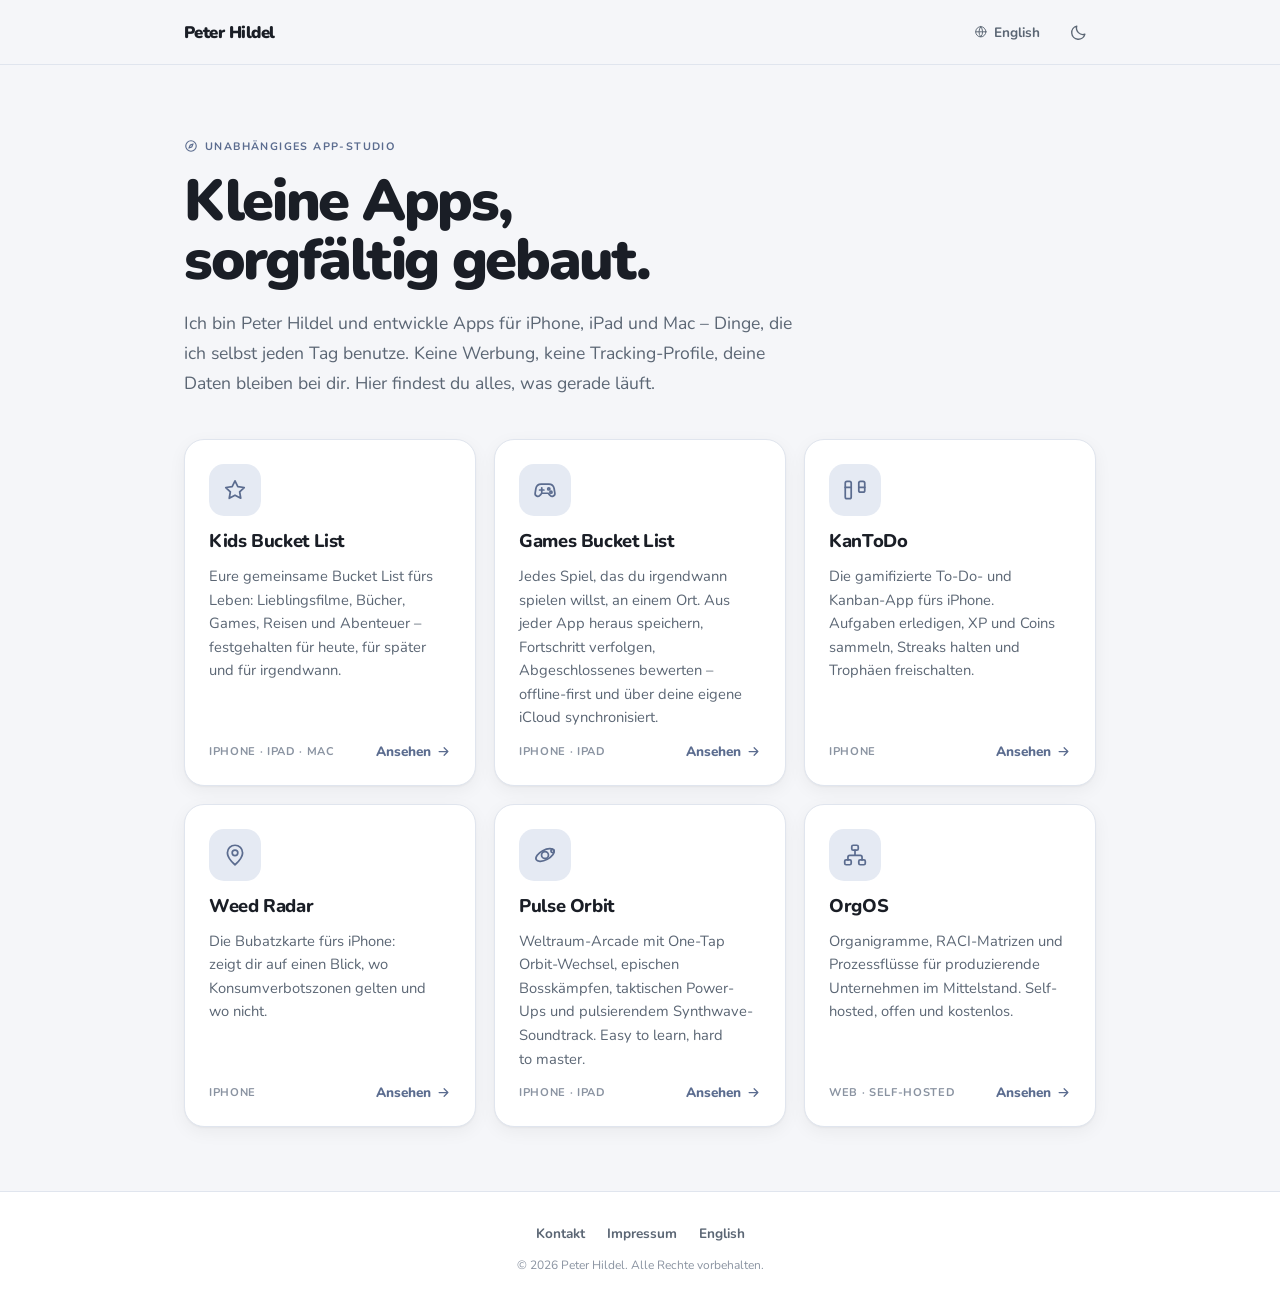
==== index.html @ e70637bc "Add the GitHub Pages user site as the hub above the app landing pages The app landing pages are proj" ====
<!DOCTYPE html>
<html lang="de">
<head>
  <meta charset="UTF-8">
  <meta name="viewport" content="width=device-width, initial-scale=1.0">
  <title>Peter Hildel – Apps für iPhone, iPad und Mac</title>
  <meta name="description" content="Apps von Peter Hildel: Kids Bucket List, Games Bucket List, KanToDo, Weed Radar, Pulse Orbit und OrgOS. Datenschutzfreundlich gebaut, ohne Werbung, ohne Tracking-Profile.">
  <meta name="theme-color" content="#F5F6F9" media="(prefers-color-scheme: light)">
  <meta name="theme-color" content="#13161B" media="(prefers-color-scheme: dark)">
  <link rel="canonical" href="https://v4ulthunt3r.github.io/">
  <meta property="og:title" content="Peter Hildel – Apps für iPhone, iPad und Mac">
  <meta property="og:description" content="Kids Bucket List, Games Bucket List, KanToDo, Weed Radar, Pulse Orbit und OrgOS – an einem Ort.">
  <meta property="og:type" content="website">
  <meta property="og:url" content="https://v4ulthunt3r.github.io/">
  <script>
    (function () {
      var saved = localStorage.getItem('theme');
      if (saved === 'dark' || (!saved && window.matchMedia('(prefers-color-scheme: dark)').matches)) {
        document.documentElement.classList.add('dark');
      }
    })();
  </script>
  <link rel="preconnect" href="https://fonts.googleapis.com">
  <link rel="preconnect" href="https://fonts.gstatic.com" crossorigin>
  <link href="https://fonts.googleapis.com/css2?family=Nunito:wght@400;600;700;800;900&display=swap" rel="stylesheet">
  <link rel="stylesheet" href="assets/site.css">
</head>
<body>
  <svg class="sprite" aria-hidden="true" focusable="false" xmlns="http://www.w3.org/2000/svg">
    <symbol id="i-compass" viewBox="0 0 24 24"><circle cx="12" cy="12" r="9"/><path d="M15.6 8.4 13.5 13.5 8.4 15.6l2.1-5.1z"/></symbol>
    <symbol id="i-star" viewBox="0 0 24 24"><path d="M12 3.5l2.6 5.3 5.9.9-4.2 4.1 1 5.8-5.3-2.8-5.3 2.8 1-5.8-4.2-4.1 5.9-.9z"/></symbol>
    <symbol id="i-gamepad" viewBox="0 0 24 24"><path d="M7 12h4M9 10v4"/><circle cx="15.5" cy="11" r="1"/><circle cx="17.5" cy="14" r="1"/><path d="M8.5 6.5h7a5 5 0 0 1 4.9 4.1l.7 4.2a2.6 2.6 0 0 1-4.7 1.9L15 15H9l-1.4 1.7a2.6 2.6 0 0 1-4.7-1.9l.7-4.2a5 5 0 0 1 4.9-4.1Z"/></symbol>
    <symbol id="i-board" viewBox="0 0 24 24"><rect x="3" y="4" width="5.5" height="16" rx="1.6"/><rect x="15.5" y="4" width="5.5" height="10" rx="1.6"/><path d="M3 9.5h5.5M15.5 9.5H21"/></symbol>
    <symbol id="i-pin" viewBox="0 0 24 24"><path d="M12 21s7-5.6 7-11a7 7 0 1 0-14 0c0 5.4 7 11 7 11Z"/><circle cx="12" cy="10" r="2.6"/></symbol>
    <symbol id="i-orbit" viewBox="0 0 24 24"><circle cx="12" cy="12" r="3.2"/><ellipse cx="12" cy="12" rx="9.2" ry="4.4" transform="rotate(-28 12 12)"/><circle cx="19" cy="8.4" r="1.5"/></symbol>
    <symbol id="i-org" viewBox="0 0 24 24"><rect x="9" y="3" width="6" height="4.5" rx="1.3"/><rect x="2.5" y="16.5" width="6" height="4.5" rx="1.3"/><rect x="15.5" y="16.5" width="6" height="4.5" rx="1.3"/><path d="M12 7.5v4.3M5.5 16.5v-2.6a1.6 1.6 0 0 1 1.6-1.6h9.8a1.6 1.6 0 0 1 1.6 1.6v2.6"/></symbol>
    <symbol id="i-arrow" viewBox="0 0 24 24"><path d="M5 12h14M13 6l6 6-6 6"/></symbol>
    <symbol id="i-moon" viewBox="0 0 24 24"><path d="M20 14.2A8.2 8.2 0 0 1 9.8 4 8.4 8.4 0 1 0 20 14.2Z"/></symbol>
    <symbol id="i-sun" viewBox="0 0 24 24"><circle cx="12" cy="12" r="4.2"/><path d="M12 2.6v2.1M12 19.3v2.1M4.4 4.4l1.5 1.5M18.1 18.1l1.5 1.5M2.6 12h2.1M19.3 12h2.1M4.4 19.6l1.5-1.5M18.1 5.9l1.5-1.5"/></symbol>
    <symbol id="i-globe" viewBox="0 0 24 24"><circle cx="12" cy="12" r="9"/><path d="M3 12h18M12 3a14 14 0 0 1 0 18 14 14 0 0 1 0-18Z"/></symbol>
    <symbol id="i-user" viewBox="0 0 24 24"><circle cx="12" cy="8" r="3.6"/><path d="M4.8 20a7.2 7.2 0 0 1 14.4 0"/></symbol>
    <symbol id="i-mail" viewBox="0 0 24 24"><rect x="2.8" y="5" width="18.4" height="14" rx="2.4"/><path d="m3.6 7 7.2 5.3a2 2 0 0 0 2.4 0L20.4 7"/></symbol>
    <symbol id="i-receipt" viewBox="0 0 24 24"><path d="M5.5 3h13v18l-2.2-1.5-2.1 1.5-2.2-1.5L9.8 21l-2.1-1.5L5.5 21Z"/><path d="M9 8h6M9 12h6"/></symbol>
    <symbol id="i-scale" viewBox="0 0 24 24"><path d="M12 4v16M7 20h10M5 8h14M5 8l-2.5 5.5a2.8 2.8 0 0 0 5 0Zm14 0-2.5 5.5a2.8 2.8 0 0 0 5 0Z"/><circle cx="12" cy="4.5" r="1.2"/></symbol>
  </svg>

  <nav class="nav">
    <div class="wrap nav-inner">
      <a class="brand" href="index.html">Peter Hildel</a>
      <div class="nav-actions">
        <a class="nav-link" href="index-en.html"><svg class="ico"><use href="#i-globe"/></svg> English</a>
        <button id="theme-toggle" class="icon-btn" aria-label="Dunkles Design umschalten">
          <svg class="ico"><use id="theme-icon" href="#i-moon"/></svg>
        </button>
      </div>
    </div>
  </nav>

  <header class="wrap hero">
    <p class="eyebrow"><svg class="ico"><use href="#i-compass"/></svg> Unabhängiges App-Studio</p>
    <h1 class="display">Kleine Apps,<br>sorgfältig gebaut.</h1>
    <p class="lede">
      Ich bin Peter Hildel und entwickle Apps für iPhone, iPad und Mac – Dinge, die ich
      selbst jeden Tag benutze. Keine Werbung, keine Tracking-Profile, deine Daten bleiben
      bei dir. Hier findest du alles, was gerade läuft.
    </p>
  </header>

  <main class="wrap">
    <div class="grid">

      <a class="card" href="KidsBucketList/index.html">
        <span class="card-glyph"><svg class="ico"><use href="#i-star"/></svg></span>
        <h2>Kids Bucket List</h2>
        <p>Eure gemeinsame Bucket List fürs Leben: Lieblingsfilme, Bücher, Games, Reisen und
           Abenteuer – festgehalten für heute, für später und für irgendwann.</p>
        <span class="meta">
          <span class="platform">iPhone · iPad · Mac</span>
          <span class="go">Ansehen <svg class="ico"><use href="#i-arrow"/></svg></span>
        </span>
      </a>

      <a class="card" href="GamesBucketList/index.html">
        <span class="card-glyph"><svg class="ico"><use href="#i-gamepad"/></svg></span>
        <h2>Games Bucket List</h2>
        <p>Jedes Spiel, das du irgendwann spielen willst, an einem Ort. Aus jeder App heraus
           speichern, Fortschritt verfolgen, Abgeschlossenes bewerten – offline-first und
           über deine eigene iCloud synchronisiert.</p>
        <span class="meta">
          <span class="platform">iPhone · iPad</span>
          <span class="go">Ansehen <svg class="ico"><use href="#i-arrow"/></svg></span>
        </span>
      </a>

      <a class="card" href="KanToDoWeb/index.html">
        <span class="card-glyph"><svg class="ico"><use href="#i-board"/></svg></span>
        <h2>KanToDo</h2>
        <p>Die gamifizierte To-Do- und Kanban-App fürs iPhone. Aufgaben erledigen, XP und
           Coins sammeln, Streaks halten und Trophäen freischalten.</p>
        <span class="meta">
          <span class="platform">iPhone</span>
          <span class="go">Ansehen <svg class="ico"><use href="#i-arrow"/></svg></span>
        </span>
      </a>

      <a class="card" href="Weed-Radar/index.html">
        <span class="card-glyph"><svg class="ico"><use href="#i-pin"/></svg></span>
        <h2>Weed Radar</h2>
        <p>Die Bubatzkarte fürs iPhone: zeigt dir auf einen Blick, wo Konsumverbotszonen
           gelten und wo nicht.</p>
        <span class="meta">
          <span class="platform">iPhone</span>
          <span class="go">Ansehen <svg class="ico"><use href="#i-arrow"/></svg></span>
        </span>
      </a>

      <a class="card" href="pulse-orbit/index.html">
        <span class="card-glyph"><svg class="ico"><use href="#i-orbit"/></svg></span>
        <h2>Pulse Orbit</h2>
        <p>Weltraum-Arcade mit One-Tap Orbit-Wechsel, epischen Bosskämpfen, taktischen
           Power-Ups und pulsierendem Synthwave-Soundtrack. Easy to learn, hard to master.</p>
        <span class="meta">
          <span class="platform">iPhone · iPad</span>
          <span class="go">Ansehen <svg class="ico"><use href="#i-arrow"/></svg></span>
        </span>
      </a>

      <a class="card" href="Org-OS/index.html">
        <span class="card-glyph"><svg class="ico"><use href="#i-org"/></svg></span>
        <h2>OrgOS</h2>
        <p>Organigramme, RACI-Matrizen und Prozessflüsse für produzierende Unternehmen im
           Mittelstand. Self-hosted, offen und kostenlos.</p>
        <span class="meta">
          <span class="platform">Web · Self-hosted</span>
          <span class="go">Ansehen <svg class="ico"><use href="#i-arrow"/></svg></span>
        </span>
      </a>

    </div>
  </main>

  <footer class="footer">
    <div class="wrap">
      <div class="footer-links">
        <a href="mailto:peter@hildel.com">Kontakt</a>
        <a href="impressum.html">Impressum</a>
        <a href="index-en.html">English</a>
      </div>
      <p class="copy">&copy; 2026 Peter Hildel. Alle Rechte vorbehalten.</p>
    </div>
  </footer>

  <script src="assets/theme.js"></script>
</body>
</html>
---- assets/site.css ----
/* ── TOKENS ──
   Neutral slate palette on purpose: this page is the hub above the individual
   apps, so it must not borrow any single app's brand colour. */
:root {
  --accent:#5B6C8F; --accent-soft:#E5EAF3;
  --bg:#F5F6F9; --surface:#FFFFFF; --surf-muted:#EDF0F5;
  --stroke:#E0E5EE;
  --text-pri:#1A1E26; --text-sec:#5B6674; --text-ter:#8A93A1;
}
.dark {
  --accent:#9EB2D8; --accent-soft:#293142;
  --bg:#13161B; --surface:#1C2027; --surf-muted:#232831;
  --stroke:#2B313B;
  --text-pri:#EDF1F7; --text-sec:#A6B0BE; --text-ter:#7F8996;
}

*, *::before, *::after { box-sizing:border-box; }
html { scroll-behavior:smooth; -webkit-text-size-adjust:100%; }
body {
  margin:0; min-height:100vh;
  display:flex; flex-direction:column;
  font-family:'Nunito', -apple-system, BlinkMacSystemFont, 'Segoe UI', sans-serif;
  background:var(--bg); color:var(--text-pri);
  transition:background 250ms ease, color 250ms ease;
}
a { color:inherit; text-decoration:none; }
::selection { background:var(--accent-soft); color:var(--text-pri); }
:focus-visible { outline:2px solid var(--accent); outline-offset:3px; border-radius:10px; }
h1, h2, h3 { text-wrap:balance; margin:0; }
p { text-wrap:pretty; margin:0; }

.wrap { width:100%; max-width:960px; margin:0 auto; padding:0 24px; }

/* ── ICONS ──
   Stroked with currentColor so they inherit whatever they sit in — same
   line-icon language as the app landing pages. */
.sprite { position:absolute; width:0; height:0; overflow:hidden; }
.ico {
  width:1em; height:1em; flex:none;
  fill:none; stroke:currentColor;
  stroke-width:1.7; stroke-linecap:round; stroke-linejoin:round;
  vertical-align:-0.14em;
}

/* ── NAV ── */
.nav {
  position:sticky; top:0; z-index:50;
  background:color-mix(in srgb, var(--bg) 88%, transparent);
  backdrop-filter:blur(20px) saturate(1.8);
  -webkit-backdrop-filter:blur(20px) saturate(1.8);
  border-bottom:1px solid var(--stroke);
}
.nav-inner { display:flex; align-items:center; justify-content:space-between; padding-block:14px; }
.brand { font-weight:900; letter-spacing:-0.03em; font-size:1.05rem; }
.nav-actions { display:flex; align-items:center; gap:6px; }
.icon-btn {
  display:inline-flex; align-items:center; justify-content:center;
  width:36px; height:36px; border-radius:999px;
  background:none; border:0; cursor:pointer; color:var(--text-sec);
  transition:background .2s ease, color .2s ease;
}
.icon-btn:hover { background:var(--surf-muted); color:var(--text-pri); }
.icon-btn .ico { width:19px; height:19px; }
.nav-link {
  display:inline-flex; align-items:center; gap:6px;
  padding:8px 14px; border-radius:999px;
  font-size:.85rem; font-weight:700; color:var(--text-sec);
  transition:background .2s ease, color .2s ease;
}
.nav-link:hover { background:var(--surf-muted); color:var(--text-pri); }

/* ── HERO ── */
.hero { padding-block:72px 40px; }
.eyebrow {
  display:inline-flex; align-items:center; gap:7px;
  font-size:.675rem; font-weight:700; letter-spacing:.13em;
  text-transform:uppercase; color:var(--accent); margin-bottom:18px;
}
.eyebrow .ico { width:14px; height:14px; stroke-width:1.9; }
.display {
  font-size:clamp(2.3rem, 5.5vw, 3.6rem);
  font-weight:900; letter-spacing:-0.04em; line-height:1.04;
}
.lede {
  margin-top:18px; max-width:56ch;
  font-size:clamp(1rem, 1.4vw, 1.1rem); line-height:1.7; color:var(--text-sec);
}

/* ── APP GRID ── */
.grid {
  display:grid; gap:18px; padding-bottom:64px;
  grid-template-columns:repeat(auto-fill, minmax(280px, 1fr));
}
.card {
  display:flex; flex-direction:column; gap:12px;
  padding:24px; border-radius:20px;
  background:var(--surface); border:1px solid var(--stroke);
  box-shadow:0 1px 2px rgba(16,20,28,.04), 0 5px 18px rgba(16,20,28,.05);
  transition:transform .25s ease, box-shadow .25s ease, border-color .25s ease;
}
.dark .card { box-shadow:0 4px 20px rgba(0,0,0,.22); }
.card:hover {
  transform:translateY(-3px); border-color:color-mix(in srgb, var(--accent) 45%, var(--stroke));
  box-shadow:0 2px 4px rgba(16,20,28,.05), 0 14px 34px rgba(16,20,28,.09);
}
.dark .card:hover { box-shadow:0 10px 32px rgba(0,0,0,.34); }
.card-glyph {
  width:52px; height:52px; border-radius:15px;
  display:flex; align-items:center; justify-content:center;
  background:var(--accent-soft); color:var(--accent);
}
.card-glyph .ico { width:26px; height:26px; stroke-width:1.6; }
.card h2 { font-size:1.15rem; font-weight:800; letter-spacing:-0.02em; }
.card p { font-size:.92rem; line-height:1.6; color:var(--text-sec); flex:1; }
.meta { display:flex; align-items:center; justify-content:space-between; gap:12px; }
.platform {
  font-size:.7rem; font-weight:700; letter-spacing:.06em;
  text-transform:uppercase; color:var(--text-ter);
}
.go { display:inline-flex; align-items:center; gap:5px; font-size:.85rem; font-weight:800; color:var(--accent); }
.go .ico { width:15px; height:15px; stroke-width:2; transition:transform .2s ease; }
.card:hover .go .ico { transform:translateX(3px); }

/* ── FOOTER ── */
.footer { margin-top:auto; border-top:1px solid var(--stroke); background:var(--surface); padding:32px 0; }
.footer-links { display:flex; flex-wrap:wrap; gap:22px; justify-content:center; margin-bottom:14px; }
.footer-links a { font-size:.85rem; font-weight:700; color:var(--text-sec); transition:color .2s ease; }
.footer-links a:hover { color:var(--accent); }
.copy { text-align:center; font-size:.75rem; color:var(--text-ter); }

/* ── LEGAL PAGES ── */
.legal { padding-block:56px 72px; max-width:720px; }
.legal h1 { font-size:clamp(2rem, 4vw, 2.6rem); font-weight:900; letter-spacing:-0.03em; margin-bottom:32px; }
.legal section {
  padding:24px; border-radius:18px; margin-bottom:16px;
  background:var(--surface); border:1px solid var(--stroke);
}
.legal h2 {
  display:flex; align-items:center; gap:9px;
  font-size:1.05rem; font-weight:800; margin-bottom:10px;
}
.legal h2 .ico { width:19px; height:19px; color:var(--accent); }
.legal p { color:var(--text-sec); line-height:1.7; font-size:.95rem; }
.legal a { color:var(--accent); font-weight:700; }
.legal a:hover { text-decoration:underline; }
.back {
  display:inline-flex; align-items:center; gap:8px; margin-top:22px;
  padding:12px 26px; border-radius:999px;
  background:var(--accent); color:#fff; font-weight:800; font-size:.9rem;
  transition:filter .2s ease;
}
.back:hover { filter:brightness(1.08); }

@media (prefers-reduced-motion: reduce) {
  *, *::before, *::after {
    animation-duration:.01ms !important; transition-duration:.01ms !important;
    scroll-behavior:auto !important;
  }
}
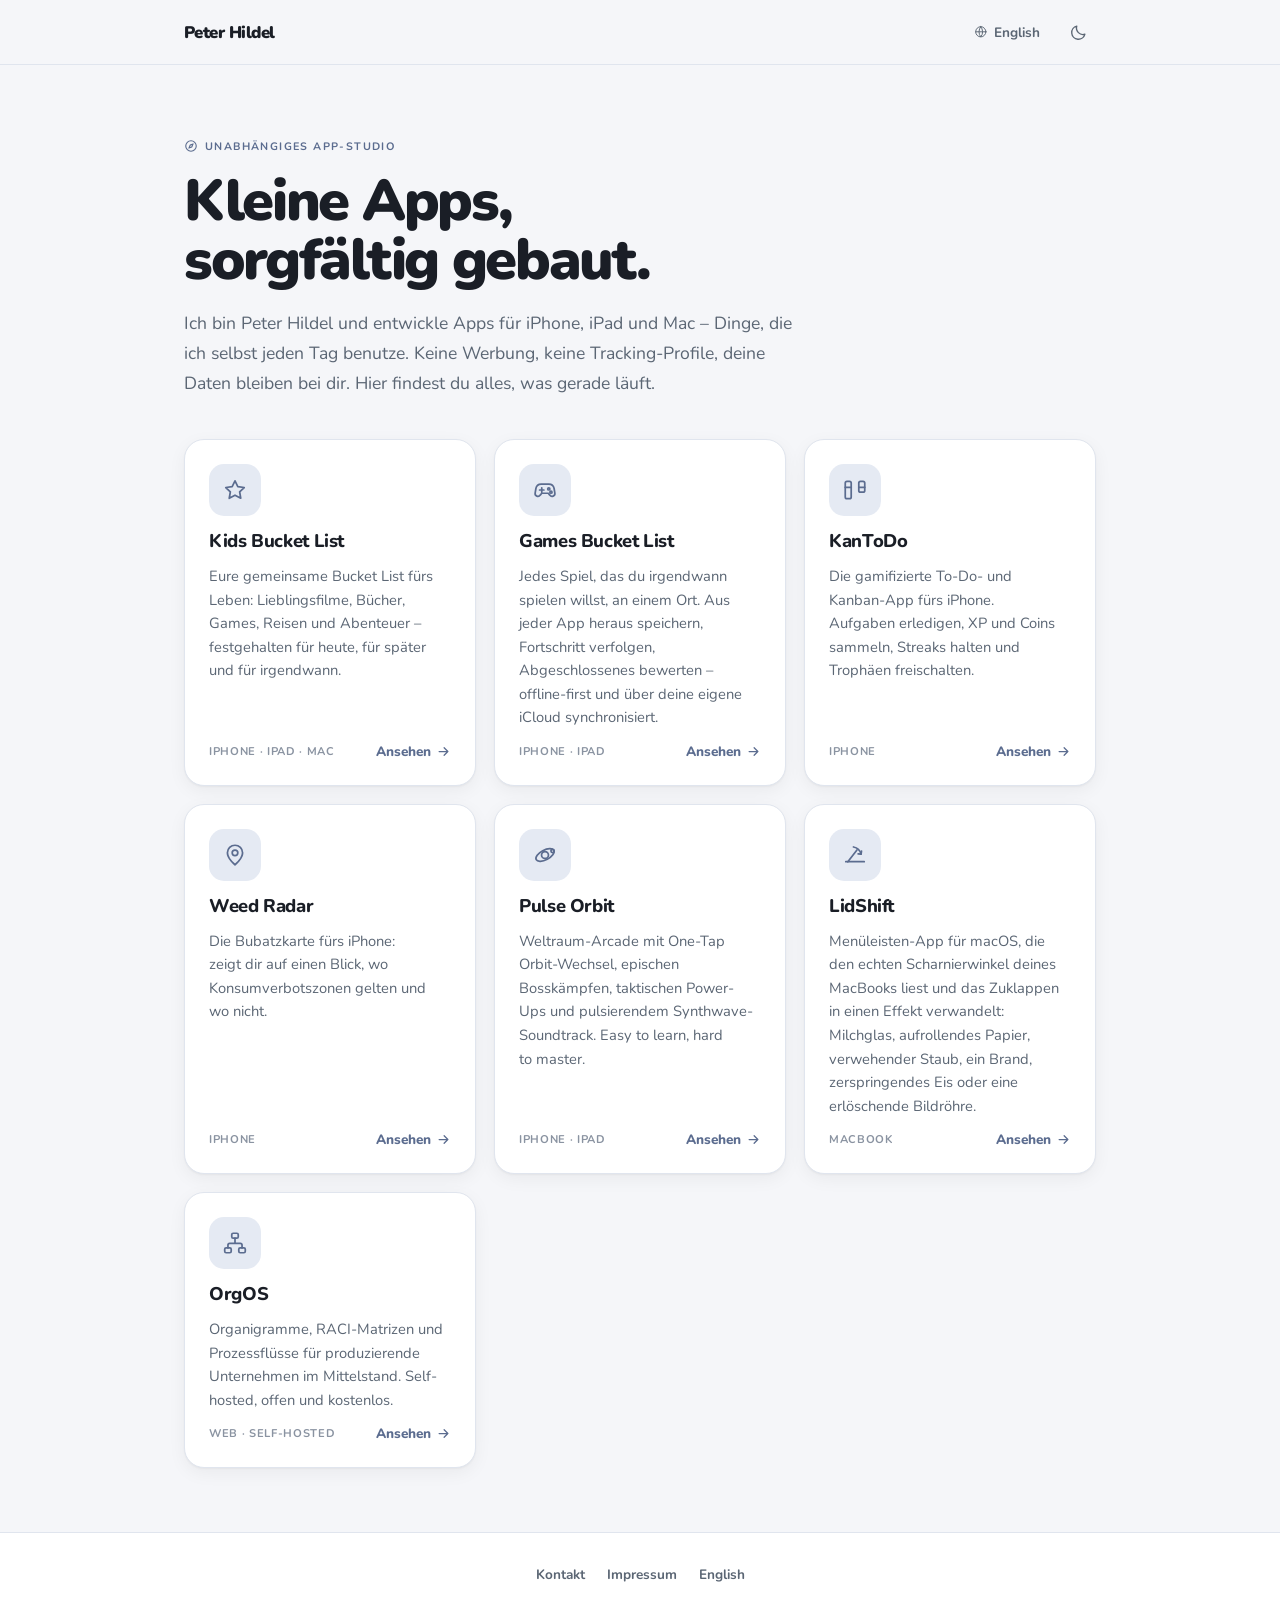
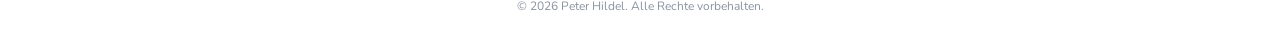
==== commit bb448016: "Add LidShift to the app hub The landing page at lidshift-website was live but unlinked from the hub." ====
--- a/index.html
+++ b/index.html
@@ -4,12 +4,12 @@
   <meta charset="UTF-8">
   <meta name="viewport" content="width=device-width, initial-scale=1.0">
   <title>Peter Hildel – Apps für iPhone, iPad und Mac</title>
-  <meta name="description" content="Apps von Peter Hildel: Kids Bucket List, Games Bucket List, KanToDo, Weed Radar, Pulse Orbit und OrgOS. Datenschutzfreundlich gebaut, ohne Werbung, ohne Tracking-Profile.">
+  <meta name="description" content="Apps von Peter Hildel: Kids Bucket List, Games Bucket List, KanToDo, Weed Radar, Pulse Orbit, LidShift und OrgOS. Datenschutzfreundlich gebaut, ohne Werbung, ohne Tracking-Profile.">
   <meta name="theme-color" content="#F5F6F9" media="(prefers-color-scheme: light)">
   <meta name="theme-color" content="#13161B" media="(prefers-color-scheme: dark)">
   <link rel="canonical" href="https://v4ulthunt3r.github.io/">
   <meta property="og:title" content="Peter Hildel – Apps für iPhone, iPad und Mac">
-  <meta property="og:description" content="Kids Bucket List, Games Bucket List, KanToDo, Weed Radar, Pulse Orbit und OrgOS – an einem Ort.">
+  <meta property="og:description" content="Kids Bucket List, Games Bucket List, KanToDo, Weed Radar, Pulse Orbit, LidShift und OrgOS – an einem Ort.">
   <meta property="og:type" content="website">
   <meta property="og:url" content="https://v4ulthunt3r.github.io/">
   <script>
@@ -33,6 +33,7 @@
     <symbol id="i-board" viewBox="0 0 24 24"><rect x="3" y="4" width="5.5" height="16" rx="1.6"/><rect x="15.5" y="4" width="5.5" height="10" rx="1.6"/><path d="M3 9.5h5.5M15.5 9.5H21"/></symbol>
     <symbol id="i-pin" viewBox="0 0 24 24"><path d="M12 21s7-5.6 7-11a7 7 0 1 0-14 0c0 5.4 7 11 7 11Z"/><circle cx="12" cy="10" r="2.6"/></symbol>
     <symbol id="i-orbit" viewBox="0 0 24 24"><circle cx="12" cy="12" r="3.2"/><ellipse cx="12" cy="12" rx="9.2" ry="4.4" transform="rotate(-28 12 12)"/><circle cx="19" cy="8.4" r="1.5"/></symbol>
+    <symbol id="i-lid" viewBox="0 0 24 24"><path d="M3.5 18.2h17"/><path d="M5.4 18.2 13.8 7.4"/><path d="M10.6 4.6a9 9 0 0 1 7 6.6"/><path d="m14.9 10.9 2.7.3.4-2.7"/></symbol>
     <symbol id="i-org" viewBox="0 0 24 24"><rect x="9" y="3" width="6" height="4.5" rx="1.3"/><rect x="2.5" y="16.5" width="6" height="4.5" rx="1.3"/><rect x="15.5" y="16.5" width="6" height="4.5" rx="1.3"/><path d="M12 7.5v4.3M5.5 16.5v-2.6a1.6 1.6 0 0 1 1.6-1.6h9.8a1.6 1.6 0 0 1 1.6 1.6v2.6"/></symbol>
     <symbol id="i-arrow" viewBox="0 0 24 24"><path d="M5 12h14M13 6l6 6-6 6"/></symbol>
     <symbol id="i-moon" viewBox="0 0 24 24"><path d="M20 14.2A8.2 8.2 0 0 1 9.8 4 8.4 8.4 0 1 0 20 14.2Z"/></symbol>
@@ -125,6 +126,18 @@
         </span>
       </a>
 
+      <a class="card" href="lidshift-website/index.html">
+        <span class="card-glyph"><svg class="ico"><use href="#i-lid"/></svg></span>
+        <h2>LidShift</h2>
+        <p>Menüleisten-App für macOS, die den echten Scharnierwinkel deines MacBooks liest
+           und das Zuklappen in einen Effekt verwandelt: Milchglas, aufrollendes Papier,
+           verwehender Staub, ein Brand, zerspringendes Eis oder eine erlöschende Bildröhre.</p>
+        <span class="meta">
+          <span class="platform">MacBook</span>
+          <span class="go">Ansehen <svg class="ico"><use href="#i-arrow"/></svg></span>
+        </span>
+      </a>
+
       <a class="card" href="Org-OS/index.html">
         <span class="card-glyph"><svg class="ico"><use href="#i-org"/></svg></span>
         <h2>OrgOS</h2>
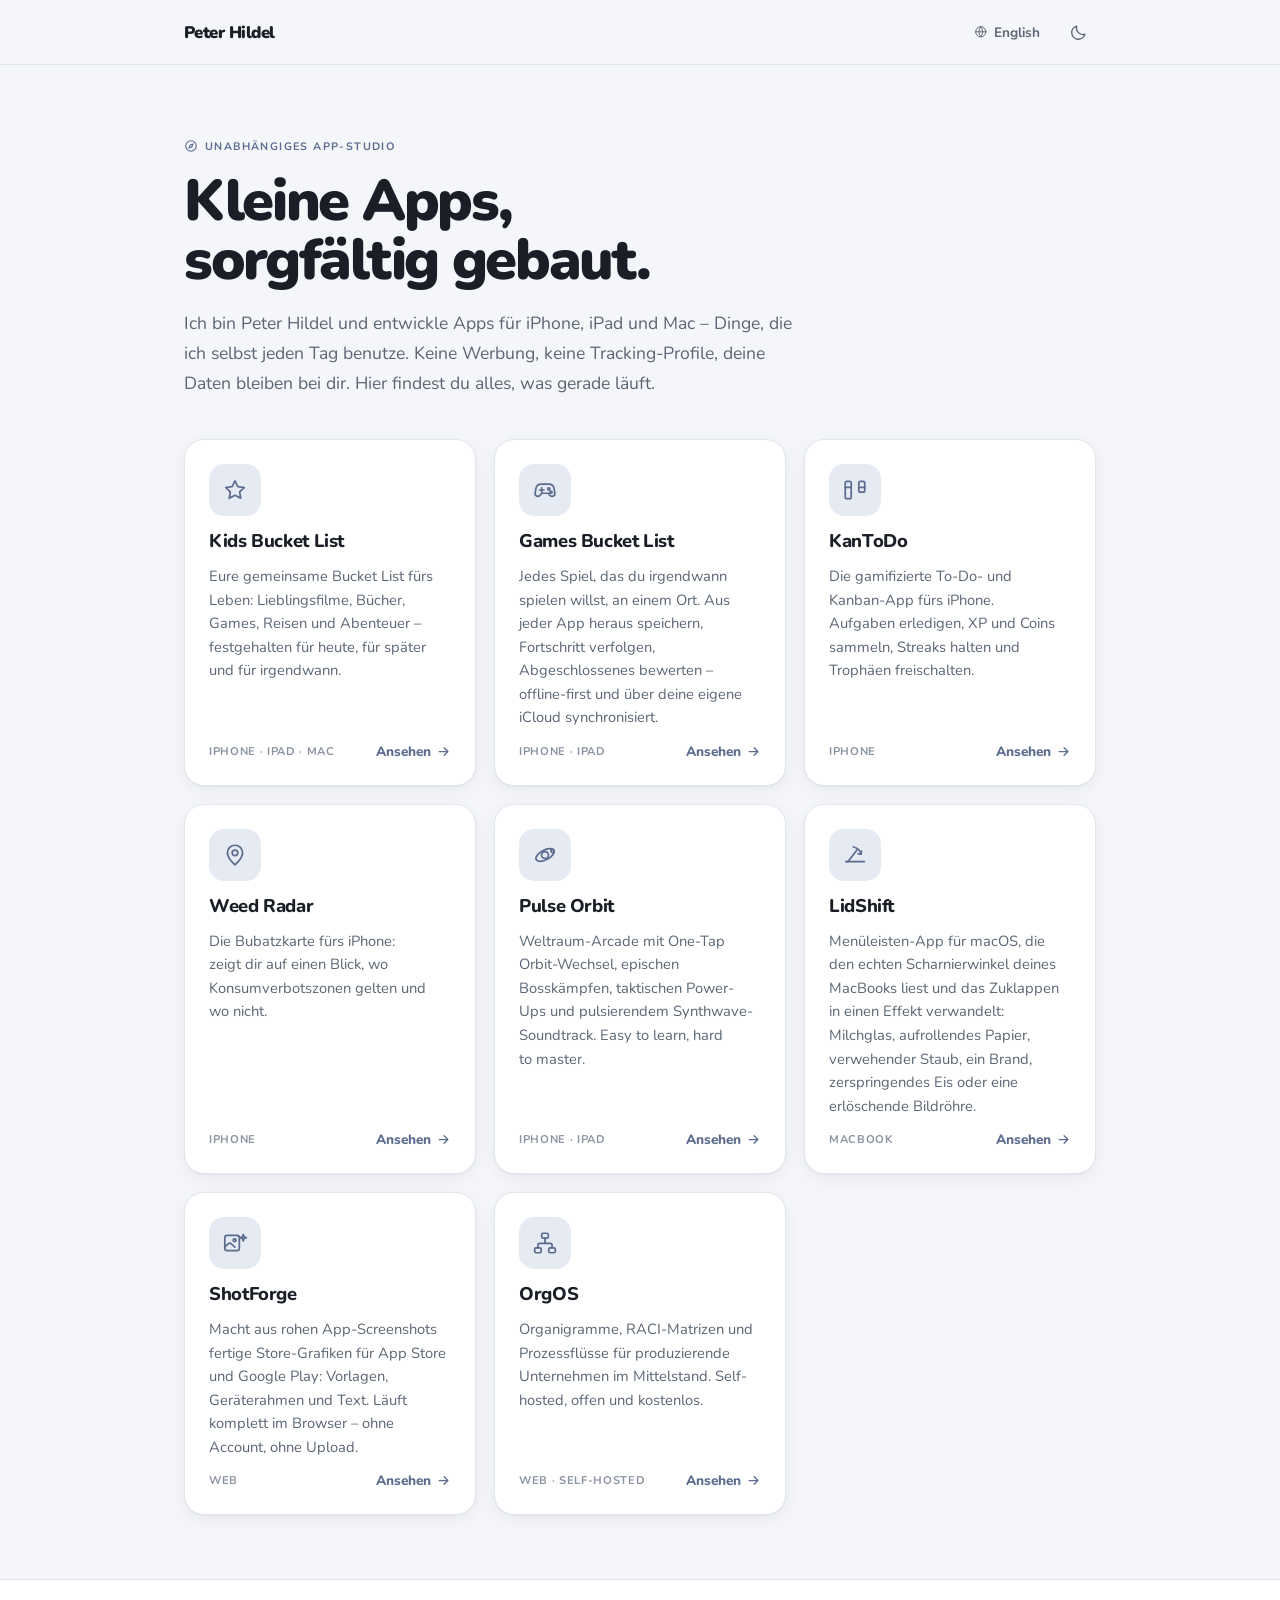
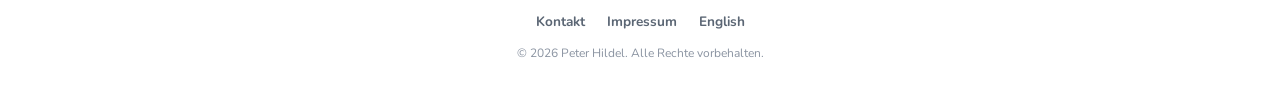
==== commit 8e694db6: "Add ShotForge to the app hub ShotForge was the last project still missing from the hub. It sits next" ====
--- a/index.html
+++ b/index.html
@@ -4,12 +4,12 @@
   <meta charset="UTF-8">
   <meta name="viewport" content="width=device-width, initial-scale=1.0">
   <title>Peter Hildel – Apps für iPhone, iPad und Mac</title>
-  <meta name="description" content="Apps von Peter Hildel: Kids Bucket List, Games Bucket List, KanToDo, Weed Radar, Pulse Orbit, LidShift und OrgOS. Datenschutzfreundlich gebaut, ohne Werbung, ohne Tracking-Profile.">
+  <meta name="description" content="Apps von Peter Hildel: Kids Bucket List, Games Bucket List, KanToDo, Weed Radar, Pulse Orbit, LidShift, ShotForge und OrgOS. Datenschutzfreundlich gebaut, ohne Werbung, ohne Tracking-Profile.">
   <meta name="theme-color" content="#F5F6F9" media="(prefers-color-scheme: light)">
   <meta name="theme-color" content="#13161B" media="(prefers-color-scheme: dark)">
   <link rel="canonical" href="https://v4ulthunt3r.github.io/">
   <meta property="og:title" content="Peter Hildel – Apps für iPhone, iPad und Mac">
-  <meta property="og:description" content="Kids Bucket List, Games Bucket List, KanToDo, Weed Radar, Pulse Orbit, LidShift und OrgOS – an einem Ort.">
+  <meta property="og:description" content="Kids Bucket List, Games Bucket List, KanToDo, Weed Radar, Pulse Orbit, LidShift, ShotForge und OrgOS – an einem Ort.">
   <meta property="og:type" content="website">
   <meta property="og:url" content="https://v4ulthunt3r.github.io/">
   <script>
@@ -34,6 +34,7 @@
     <symbol id="i-pin" viewBox="0 0 24 24"><path d="M12 21s7-5.6 7-11a7 7 0 1 0-14 0c0 5.4 7 11 7 11Z"/><circle cx="12" cy="10" r="2.6"/></symbol>
     <symbol id="i-orbit" viewBox="0 0 24 24"><circle cx="12" cy="12" r="3.2"/><ellipse cx="12" cy="12" rx="9.2" ry="4.4" transform="rotate(-28 12 12)"/><circle cx="19" cy="8.4" r="1.5"/></symbol>
     <symbol id="i-lid" viewBox="0 0 24 24"><path d="M3.5 18.2h17"/><path d="M5.4 18.2 13.8 7.4"/><path d="M10.6 4.6a9 9 0 0 1 7 6.6"/><path d="m14.9 10.9 2.7.3.4-2.7"/></symbol>
+    <symbol id="i-shot" viewBox="0 0 24 24"><rect x="2.6" y="5" width="13.4" height="14" rx="2.2"/><path d="M2.6 15.6 6 12.6a1.7 1.7 0 0 1 2.3 0l3.6 3.2"/><circle cx="11.6" cy="9.4" r="1.3"/><path d="M19.6 4.2l.8 2.1 2.1.8-2.1.8-.8 2.1-.8-2.1-2.1-.8 2.1-.8z"/></symbol>
     <symbol id="i-org" viewBox="0 0 24 24"><rect x="9" y="3" width="6" height="4.5" rx="1.3"/><rect x="2.5" y="16.5" width="6" height="4.5" rx="1.3"/><rect x="15.5" y="16.5" width="6" height="4.5" rx="1.3"/><path d="M12 7.5v4.3M5.5 16.5v-2.6a1.6 1.6 0 0 1 1.6-1.6h9.8a1.6 1.6 0 0 1 1.6 1.6v2.6"/></symbol>
     <symbol id="i-arrow" viewBox="0 0 24 24"><path d="M5 12h14M13 6l6 6-6 6"/></symbol>
     <symbol id="i-moon" viewBox="0 0 24 24"><path d="M20 14.2A8.2 8.2 0 0 1 9.8 4 8.4 8.4 0 1 0 20 14.2Z"/></symbol>
@@ -138,6 +139,18 @@
         </span>
       </a>
 
+      <a class="card" href="https://shotforge.studio">
+        <span class="card-glyph"><svg class="ico"><use href="#i-shot"/></svg></span>
+        <h2>ShotForge</h2>
+        <p>Macht aus rohen App-Screenshots fertige Store-Grafiken für App Store und
+           Google Play: Vorlagen, Geräterahmen und Text. Läuft komplett im Browser –
+           ohne Account, ohne Upload.</p>
+        <span class="meta">
+          <span class="platform">Web</span>
+          <span class="go">Ansehen <svg class="ico"><use href="#i-arrow"/></svg></span>
+        </span>
+      </a>
+
       <a class="card" href="Org-OS/index.html">
         <span class="card-glyph"><svg class="ico"><use href="#i-org"/></svg></span>
         <h2>OrgOS</h2>
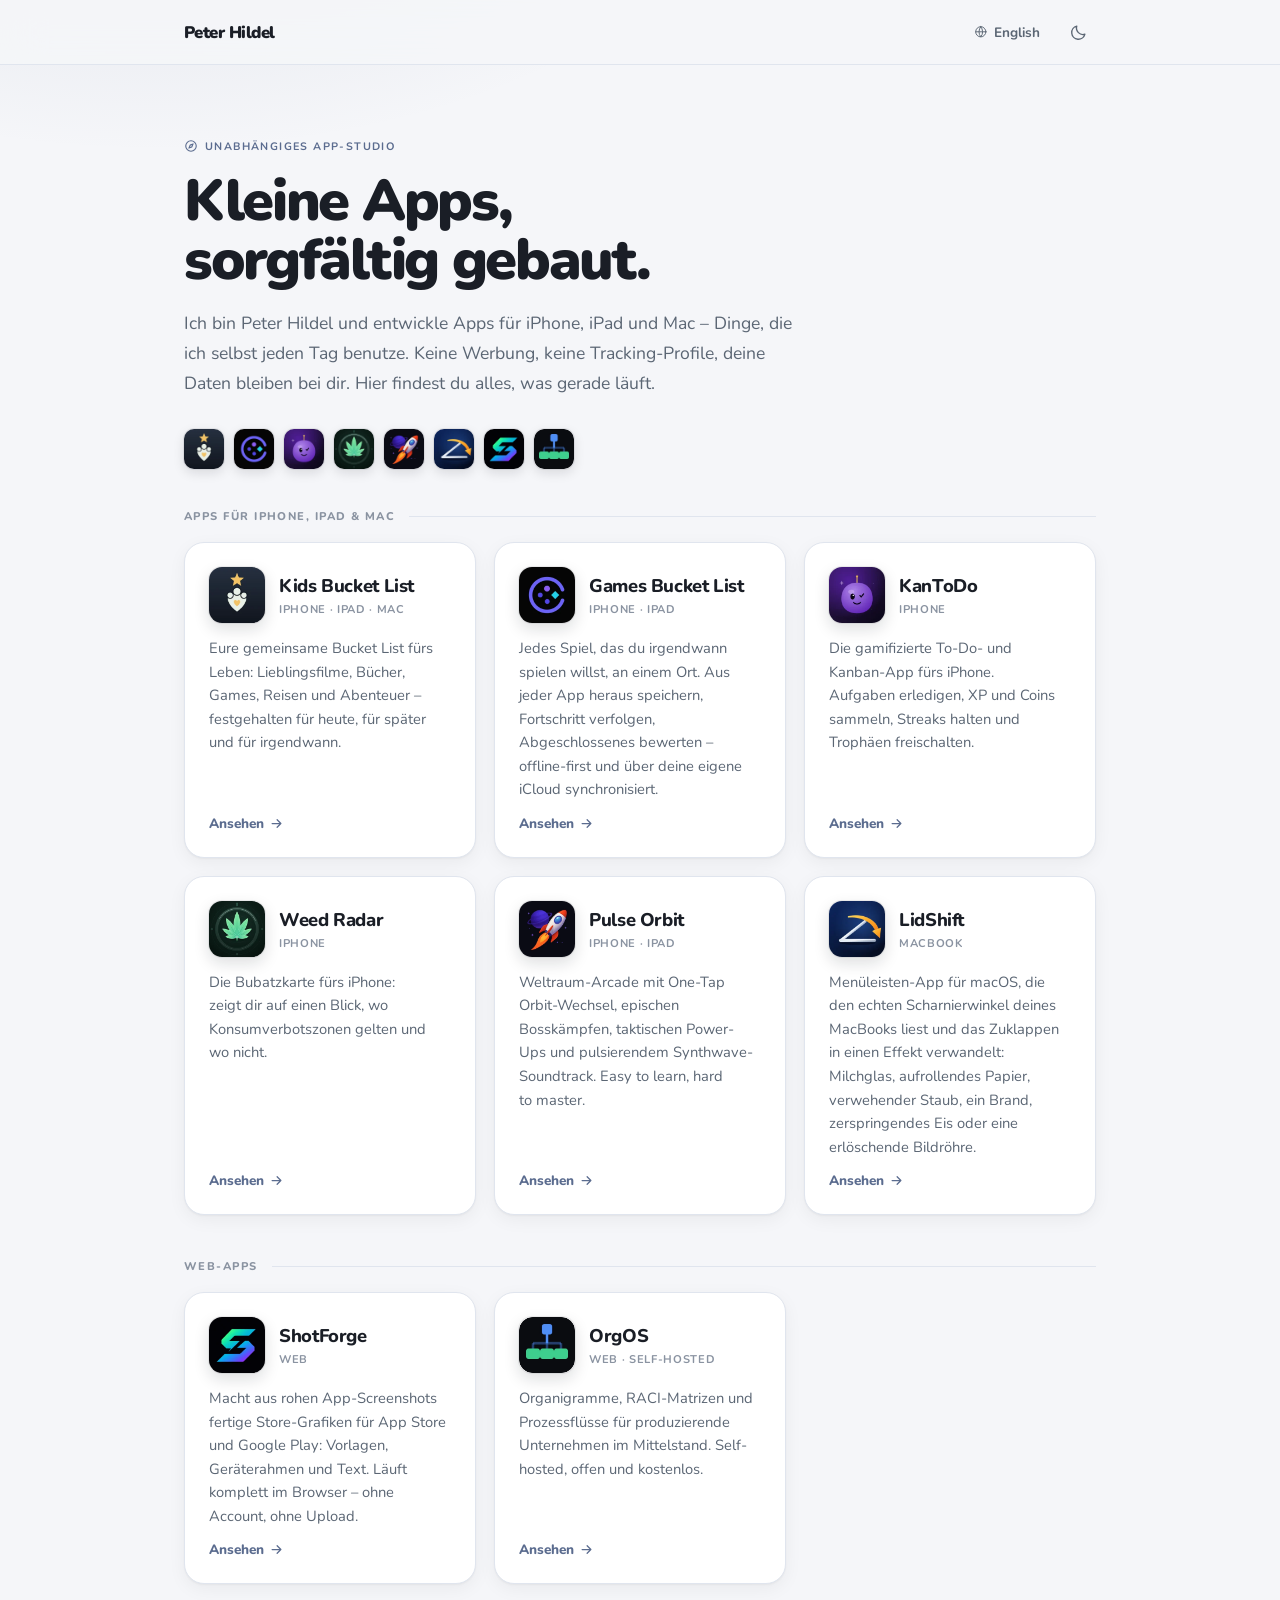
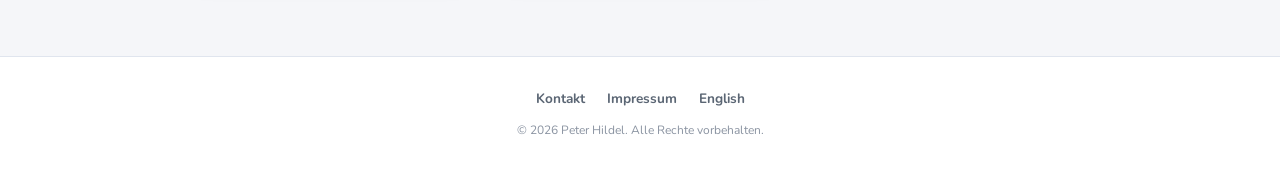
==== commit b70b70da: "Show the real app icons and group the hub into apps and web Every card carried the same slate glyph " ====
--- a/index.html
+++ b/index.html
@@ -28,14 +28,6 @@
 <body>
   <svg class="sprite" aria-hidden="true" focusable="false" xmlns="http://www.w3.org/2000/svg">
     <symbol id="i-compass" viewBox="0 0 24 24"><circle cx="12" cy="12" r="9"/><path d="M15.6 8.4 13.5 13.5 8.4 15.6l2.1-5.1z"/></symbol>
-    <symbol id="i-star" viewBox="0 0 24 24"><path d="M12 3.5l2.6 5.3 5.9.9-4.2 4.1 1 5.8-5.3-2.8-5.3 2.8 1-5.8-4.2-4.1 5.9-.9z"/></symbol>
-    <symbol id="i-gamepad" viewBox="0 0 24 24"><path d="M7 12h4M9 10v4"/><circle cx="15.5" cy="11" r="1"/><circle cx="17.5" cy="14" r="1"/><path d="M8.5 6.5h7a5 5 0 0 1 4.9 4.1l.7 4.2a2.6 2.6 0 0 1-4.7 1.9L15 15H9l-1.4 1.7a2.6 2.6 0 0 1-4.7-1.9l.7-4.2a5 5 0 0 1 4.9-4.1Z"/></symbol>
-    <symbol id="i-board" viewBox="0 0 24 24"><rect x="3" y="4" width="5.5" height="16" rx="1.6"/><rect x="15.5" y="4" width="5.5" height="10" rx="1.6"/><path d="M3 9.5h5.5M15.5 9.5H21"/></symbol>
-    <symbol id="i-pin" viewBox="0 0 24 24"><path d="M12 21s7-5.6 7-11a7 7 0 1 0-14 0c0 5.4 7 11 7 11Z"/><circle cx="12" cy="10" r="2.6"/></symbol>
-    <symbol id="i-orbit" viewBox="0 0 24 24"><circle cx="12" cy="12" r="3.2"/><ellipse cx="12" cy="12" rx="9.2" ry="4.4" transform="rotate(-28 12 12)"/><circle cx="19" cy="8.4" r="1.5"/></symbol>
-    <symbol id="i-lid" viewBox="0 0 24 24"><path d="M3.5 18.2h17"/><path d="M5.4 18.2 13.8 7.4"/><path d="M10.6 4.6a9 9 0 0 1 7 6.6"/><path d="m14.9 10.9 2.7.3.4-2.7"/></symbol>
-    <symbol id="i-shot" viewBox="0 0 24 24"><rect x="2.6" y="5" width="13.4" height="14" rx="2.2"/><path d="M2.6 15.6 6 12.6a1.7 1.7 0 0 1 2.3 0l3.6 3.2"/><circle cx="11.6" cy="9.4" r="1.3"/><path d="M19.6 4.2l.8 2.1 2.1.8-2.1.8-.8 2.1-.8-2.1-2.1-.8 2.1-.8z"/></symbol>
-    <symbol id="i-org" viewBox="0 0 24 24"><rect x="9" y="3" width="6" height="4.5" rx="1.3"/><rect x="2.5" y="16.5" width="6" height="4.5" rx="1.3"/><rect x="15.5" y="16.5" width="6" height="4.5" rx="1.3"/><path d="M12 7.5v4.3M5.5 16.5v-2.6a1.6 1.6 0 0 1 1.6-1.6h9.8a1.6 1.6 0 0 1 1.6 1.6v2.6"/></symbol>
     <symbol id="i-arrow" viewBox="0 0 24 24"><path d="M5 12h14M13 6l6 6-6 6"/></symbol>
     <symbol id="i-moon" viewBox="0 0 24 24"><path d="M20 14.2A8.2 8.2 0 0 1 9.8 4 8.4 8.4 0 1 0 20 14.2Z"/></symbol>
     <symbol id="i-sun" viewBox="0 0 24 24"><circle cx="12" cy="12" r="4.2"/><path d="M12 2.6v2.1M12 19.3v2.1M4.4 4.4l1.5 1.5M18.1 18.1l1.5 1.5M2.6 12h2.1M19.3 12h2.1M4.4 19.6l1.5-1.5M18.1 5.9l1.5-1.5"/></symbol>
@@ -66,103 +58,145 @@
       selbst jeden Tag benutze. Keine Werbung, keine Tracking-Profile, deine Daten bleiben
       bei dir. Hier findest du alles, was gerade läuft.
     </p>
+    <div class="dock" aria-hidden="true">
+      <img src="assets/icons/kids-bucket-list.webp" alt="" width="40" height="40" style="--i:0">
+      <img src="assets/icons/games-bucket-list.webp" alt="" width="40" height="40" style="--i:1">
+      <img src="assets/icons/kantodo.webp" alt="" width="40" height="40" style="--i:2">
+      <img src="assets/icons/weed-radar.webp" alt="" width="40" height="40" style="--i:3">
+      <img src="assets/icons/pulse-orbit.webp" alt="" width="40" height="40" style="--i:4">
+      <img src="assets/icons/lidshift.webp" alt="" width="40" height="40" style="--i:5">
+      <img src="assets/icons/shotforge.webp" alt="" width="40" height="40" style="--i:6">
+      <img src="assets/icons/orgos.webp" alt="" width="40" height="40" style="--i:7">
+    </div>
   </header>
 
   <main class="wrap">
-    <div class="grid">
-
-      <a class="card" href="KidsBucketList/index.html">
-        <span class="card-glyph"><svg class="ico"><use href="#i-star"/></svg></span>
-        <h2>Kids Bucket List</h2>
-        <p>Eure gemeinsame Bucket List fürs Leben: Lieblingsfilme, Bücher, Games, Reisen und
-           Abenteuer – festgehalten für heute, für später und für irgendwann.</p>
-        <span class="meta">
-          <span class="platform">iPhone · iPad · Mac</span>
-          <span class="go">Ansehen <svg class="ico"><use href="#i-arrow"/></svg></span>
-        </span>
-      </a>
-
-      <a class="card" href="GamesBucketList/index.html">
-        <span class="card-glyph"><svg class="ico"><use href="#i-gamepad"/></svg></span>
-        <h2>Games Bucket List</h2>
-        <p>Jedes Spiel, das du irgendwann spielen willst, an einem Ort. Aus jeder App heraus
-           speichern, Fortschritt verfolgen, Abgeschlossenes bewerten – offline-first und
-           über deine eigene iCloud synchronisiert.</p>
-        <span class="meta">
-          <span class="platform">iPhone · iPad</span>
-          <span class="go">Ansehen <svg class="ico"><use href="#i-arrow"/></svg></span>
-        </span>
-      </a>
-
-      <a class="card" href="KanToDoWeb/index.html">
-        <span class="card-glyph"><svg class="ico"><use href="#i-board"/></svg></span>
-        <h2>KanToDo</h2>
-        <p>Die gamifizierte To-Do- und Kanban-App fürs iPhone. Aufgaben erledigen, XP und
-           Coins sammeln, Streaks halten und Trophäen freischalten.</p>
-        <span class="meta">
-          <span class="platform">iPhone</span>
-          <span class="go">Ansehen <svg class="ico"><use href="#i-arrow"/></svg></span>
-        </span>
-      </a>
-
-      <a class="card" href="Weed-Radar/index.html">
-        <span class="card-glyph"><svg class="ico"><use href="#i-pin"/></svg></span>
-        <h2>Weed Radar</h2>
-        <p>Die Bubatzkarte fürs iPhone: zeigt dir auf einen Blick, wo Konsumverbotszonen
-           gelten und wo nicht.</p>
-        <span class="meta">
-          <span class="platform">iPhone</span>
-          <span class="go">Ansehen <svg class="ico"><use href="#i-arrow"/></svg></span>
-        </span>
-      </a>
-
-      <a class="card" href="pulse-orbit/index.html">
-        <span class="card-glyph"><svg class="ico"><use href="#i-orbit"/></svg></span>
-        <h2>Pulse Orbit</h2>
-        <p>Weltraum-Arcade mit One-Tap Orbit-Wechsel, epischen Bosskämpfen, taktischen
-           Power-Ups und pulsierendem Synthwave-Soundtrack. Easy to learn, hard to master.</p>
-        <span class="meta">
-          <span class="platform">iPhone · iPad</span>
-          <span class="go">Ansehen <svg class="ico"><use href="#i-arrow"/></svg></span>
-        </span>
-      </a>
-
-      <a class="card" href="lidshift-website/index.html">
-        <span class="card-glyph"><svg class="ico"><use href="#i-lid"/></svg></span>
-        <h2>LidShift</h2>
-        <p>Menüleisten-App für macOS, die den echten Scharnierwinkel deines MacBooks liest
-           und das Zuklappen in einen Effekt verwandelt: Milchglas, aufrollendes Papier,
-           verwehender Staub, ein Brand, zerspringendes Eis oder eine erlöschende Bildröhre.</p>
-        <span class="meta">
-          <span class="platform">MacBook</span>
-          <span class="go">Ansehen <svg class="ico"><use href="#i-arrow"/></svg></span>
-        </span>
-      </a>
-
-      <a class="card" href="https://shotforge.studio">
-        <span class="card-glyph"><svg class="ico"><use href="#i-shot"/></svg></span>
-        <h2>ShotForge</h2>
-        <p>Macht aus rohen App-Screenshots fertige Store-Grafiken für App Store und
-           Google Play: Vorlagen, Geräterahmen und Text. Läuft komplett im Browser –
-           ohne Account, ohne Upload.</p>
-        <span class="meta">
-          <span class="platform">Web</span>
-          <span class="go">Ansehen <svg class="ico"><use href="#i-arrow"/></svg></span>
-        </span>
-      </a>
-
-      <a class="card" href="Org-OS/index.html">
-        <span class="card-glyph"><svg class="ico"><use href="#i-org"/></svg></span>
-        <h2>OrgOS</h2>
-        <p>Organigramme, RACI-Matrizen und Prozessflüsse für produzierende Unternehmen im
-           Mittelstand. Self-hosted, offen und kostenlos.</p>
-        <span class="meta">
-          <span class="platform">Web · Self-hosted</span>
-          <span class="go">Ansehen <svg class="ico"><use href="#i-arrow"/></svg></span>
-        </span>
-      </a>
-
-    </div>
+    <section class="group" aria-labelledby="g-apps">
+      <h2 class="group-head" id="g-apps">Apps für iPhone, iPad &amp; Mac</h2>
+      <div class="grid">
+        <a class="card" href="KidsBucketList/index.html" style="--i:0">
+          <div class="card-head">
+            <img class="app-icon" src="assets/icons/kids-bucket-list.webp" alt="" width="56" height="56">
+            <div>
+              <h3>Kids Bucket List</h3>
+              <span class="platform">iPhone · iPad · Mac</span>
+            </div>
+          </div>
+          <p>Eure gemeinsame Bucket List fürs Leben: Lieblingsfilme, Bücher, Games, Reisen und
+             Abenteuer – festgehalten für heute, für später und für irgendwann.</p>
+          <span class="meta">
+            <span class="go">Ansehen <svg class="ico"><use href="#i-arrow"/></svg></span>
+          </span>
+        </a>
+        <a class="card" href="GamesBucketList/index-de.html" style="--i:1">
+          <div class="card-head">
+            <img class="app-icon" src="assets/icons/games-bucket-list.webp" alt="" width="56" height="56">
+            <div>
+              <h3>Games Bucket List</h3>
+              <span class="platform">iPhone · iPad</span>
+            </div>
+          </div>
+          <p>Jedes Spiel, das du irgendwann spielen willst, an einem Ort. Aus jeder App heraus
+             speichern, Fortschritt verfolgen, Abgeschlossenes bewerten – offline-first und
+             über deine eigene iCloud synchronisiert.</p>
+          <span class="meta">
+            <span class="go">Ansehen <svg class="ico"><use href="#i-arrow"/></svg></span>
+          </span>
+        </a>
+        <a class="card" href="KanToDoWeb/index.html" style="--i:2">
+          <div class="card-head">
+            <img class="app-icon" src="assets/icons/kantodo.webp" alt="" width="56" height="56">
+            <div>
+              <h3>KanToDo</h3>
+              <span class="platform">iPhone</span>
+            </div>
+          </div>
+          <p>Die gamifizierte To-Do- und Kanban-App fürs iPhone. Aufgaben erledigen, XP und
+             Coins sammeln, Streaks halten und Trophäen freischalten.</p>
+          <span class="meta">
+            <span class="go">Ansehen <svg class="ico"><use href="#i-arrow"/></svg></span>
+          </span>
+        </a>
+        <a class="card" href="Weed-Radar/index.html" style="--i:3">
+          <div class="card-head">
+            <img class="app-icon" src="assets/icons/weed-radar.webp" alt="" width="56" height="56">
+            <div>
+              <h3>Weed Radar</h3>
+              <span class="platform">iPhone</span>
+            </div>
+          </div>
+          <p>Die Bubatzkarte fürs iPhone: zeigt dir auf einen Blick, wo Konsumverbotszonen
+             gelten und wo nicht.</p>
+          <span class="meta">
+            <span class="go">Ansehen <svg class="ico"><use href="#i-arrow"/></svg></span>
+          </span>
+        </a>
+        <a class="card" href="pulse-orbit/index.html" style="--i:4">
+          <div class="card-head">
+            <img class="app-icon" src="assets/icons/pulse-orbit.webp" alt="" width="56" height="56">
+            <div>
+              <h3>Pulse Orbit</h3>
+              <span class="platform">iPhone · iPad</span>
+            </div>
+          </div>
+          <p>Weltraum-Arcade mit One-Tap Orbit-Wechsel, epischen Bosskämpfen, taktischen
+             Power-Ups und pulsierendem Synthwave-Soundtrack. Easy to learn, hard to master.</p>
+          <span class="meta">
+            <span class="go">Ansehen <svg class="ico"><use href="#i-arrow"/></svg></span>
+          </span>
+        </a>
+        <a class="card" href="lidshift-website/index-de.html" style="--i:5">
+          <div class="card-head">
+            <img class="app-icon" src="assets/icons/lidshift.webp" alt="" width="56" height="56">
+            <div>
+              <h3>LidShift</h3>
+              <span class="platform">MacBook</span>
+            </div>
+          </div>
+          <p>Menüleisten-App für macOS, die den echten Scharnierwinkel deines MacBooks liest
+             und das Zuklappen in einen Effekt verwandelt: Milchglas, aufrollendes Papier,
+             verwehender Staub, ein Brand, zerspringendes Eis oder eine erlöschende Bildröhre.</p>
+          <span class="meta">
+            <span class="go">Ansehen <svg class="ico"><use href="#i-arrow"/></svg></span>
+          </span>
+        </a>
+      </div>
+    </section>
+
+    <section class="group" aria-labelledby="g-web">
+      <h2 class="group-head" id="g-web">Web-Apps</h2>
+      <div class="grid">
+        <a class="card" href="https://shotforge.studio" style="--i:6">
+          <div class="card-head">
+            <img class="app-icon" src="assets/icons/shotforge.webp" alt="" width="56" height="56">
+            <div>
+              <h3>ShotForge</h3>
+              <span class="platform">Web</span>
+            </div>
+          </div>
+          <p>Macht aus rohen App-Screenshots fertige Store-Grafiken für App Store und
+             Google Play: Vorlagen, Geräterahmen und Text. Läuft komplett im Browser –
+             ohne Account, ohne Upload.</p>
+          <span class="meta">
+            <span class="go">Ansehen <svg class="ico"><use href="#i-arrow"/></svg></span>
+          </span>
+        </a>
+        <a class="card" href="Org-OS/index.html" style="--i:7">
+          <div class="card-head">
+            <img class="app-icon" src="assets/icons/orgos.webp" alt="" width="56" height="56">
+            <div>
+              <h3>OrgOS</h3>
+              <span class="platform">Web · Self-hosted</span>
+            </div>
+          </div>
+          <p>Organigramme, RACI-Matrizen und Prozessflüsse für produzierende Unternehmen im
+             Mittelstand. Self-hosted, offen und kostenlos.</p>
+          <span class="meta">
+            <span class="go">Ansehen <svg class="ico"><use href="#i-arrow"/></svg></span>
+          </span>
+        </a>
+      </div>
+    </section>
   </main>
 
   <footer class="footer">
--- a/assets/site.css
+++ b/assets/site.css
@@ -6,12 +6,14 @@
   --bg:#F5F6F9; --surface:#FFFFFF; --surf-muted:#EDF0F5;
   --stroke:#E0E5EE;
   --text-pri:#1A1E26; --text-sec:#5B6674; --text-ter:#8A93A1;
+  --glow:rgba(91,108,143,.16); --icon-ring:rgba(16,20,28,.07);
 }
 .dark {
   --accent:#9EB2D8; --accent-soft:#293142;
   --bg:#13161B; --surface:#1C2027; --surf-muted:#232831;
   --stroke:#2B313B;
   --text-pri:#EDF1F7; --text-sec:#A6B0BE; --text-ter:#7F8996;
+  --glow:rgba(158,178,216,.10); --icon-ring:rgba(255,255,255,.09);
 }
 
 *, *::before, *::after { box-sizing:border-box; }
@@ -20,12 +22,18 @@
   margin:0; min-height:100vh;
   display:flex; flex-direction:column;
   font-family:'Nunito', -apple-system, BlinkMacSystemFont, 'Segoe UI', sans-serif;
-  background:var(--bg); color:var(--text-pri);
-  transition:background 250ms ease, color 250ms ease;
+  /* A soft slate glow behind the hero. Colour on this page comes from the
+     app icons alone, never from the hub itself. */
+  background:
+    radial-gradient(900px 520px at 12% -12%, var(--glow), transparent 70%) no-repeat,
+    var(--bg);
+  color:var(--text-pri);
+  transition:background-color 250ms ease, color 250ms ease;
 }
 a { color:inherit; text-decoration:none; }
 ::selection { background:var(--accent-soft); color:var(--text-pri); }
 :focus-visible { outline:2px solid var(--accent); outline-offset:3px; border-radius:10px; }
+.card:focus-visible { border-radius:20px; }
 h1, h2, h3 { text-wrap:balance; margin:0; }
 p { text-wrap:pretty; margin:0; }
 
@@ -85,10 +93,32 @@
   margin-top:18px; max-width:56ch;
   font-size:clamp(1rem, 1.4vw, 1.1rem); line-height:1.7; color:var(--text-sec);
 }
+/* Every app at a glance, before the cards. Decorative: the cards below carry
+   the names and links. */
+/* One column per icon, each up to 40px: on narrow screens they shrink
+   together instead of wrapping onto a second row. */
+.dock {
+  display:grid; grid-auto-flow:column; grid-auto-columns:minmax(0, 40px);
+  gap:clamp(6px, 2vw, 10px); justify-content:start; margin-top:30px;
+}
+.dock img {
+  width:100%; height:auto; aspect-ratio:1; border-radius:25%;
+  box-shadow:0 0 0 1px var(--icon-ring), 0 4px 12px rgba(16,20,28,.12);
+  animation:rise .5s cubic-bezier(.2,.8,.2,1) backwards;
+  animation-delay:calc(var(--i, 0) * 40ms + 120ms);
+}
 
 /* ── APP GRID ── */
+.group { padding-bottom:44px; }
+.group:last-child { padding-bottom:72px; }
+.group-head {
+  display:flex; align-items:center; gap:14px; margin-bottom:18px;
+  font-size:.7rem; font-weight:800; letter-spacing:.13em;
+  text-transform:uppercase; color:var(--text-ter);
+}
+.group-head::after { content:""; flex:1; height:1px; background:var(--stroke); }
 .grid {
-  display:grid; gap:18px; padding-bottom:64px;
+  display:grid; gap:18px;
   grid-template-columns:repeat(auto-fill, minmax(280px, 1fr));
 }
 .card {
@@ -97,6 +127,9 @@
   background:var(--surface); border:1px solid var(--stroke);
   box-shadow:0 1px 2px rgba(16,20,28,.04), 0 5px 18px rgba(16,20,28,.05);
   transition:transform .25s ease, box-shadow .25s ease, border-color .25s ease;
+  /* backwards, not both: a held end state would override the hover transform */
+  animation:rise .55s cubic-bezier(.2,.8,.2,1) backwards;
+  animation-delay:calc(var(--i, 0) * 45ms + 200ms);
 }
 .dark .card { box-shadow:0 4px 20px rgba(0,0,0,.22); }
 .card:hover {
@@ -104,16 +137,20 @@
   box-shadow:0 2px 4px rgba(16,20,28,.05), 0 14px 34px rgba(16,20,28,.09);
 }
 .dark .card:hover { box-shadow:0 10px 32px rgba(0,0,0,.34); }
-.card-glyph {
-  width:52px; height:52px; border-radius:15px;
-  display:flex; align-items:center; justify-content:center;
-  background:var(--accent-soft); color:var(--accent);
-}
-.card-glyph .ico { width:26px; height:26px; stroke-width:1.6; }
-.card h2 { font-size:1.15rem; font-weight:800; letter-spacing:-0.02em; }
+.card-head { display:flex; align-items:center; gap:14px; margin-bottom:2px; }
+/* The ring keeps near-black icons (Pulse Orbit, OrgOS) from melting into
+   the dark card surface. */
+.app-icon {
+  width:56px; height:56px; border-radius:13px; flex:none;
+  box-shadow:0 0 0 1px var(--icon-ring), 0 6px 16px rgba(16,20,28,.14);
+  transition:transform .35s cubic-bezier(.2,.8,.2,1);
+}
+.card:hover .app-icon { transform:translateY(-2px) rotate(-3deg) scale(1.05); }
+.card h3 { font-size:1.15rem; font-weight:800; letter-spacing:-0.02em; }
 .card p { font-size:.92rem; line-height:1.6; color:var(--text-sec); flex:1; }
-.meta { display:flex; align-items:center; justify-content:space-between; gap:12px; }
+.meta { display:flex; align-items:center; gap:12px; }
 .platform {
+  display:block; margin-top:4px;
   font-size:.7rem; font-weight:700; letter-spacing:.06em;
   text-transform:uppercase; color:var(--text-ter);
 }
@@ -151,9 +188,15 @@
 }
 .back:hover { filter:brightness(1.08); }
 
+@keyframes rise {
+  from { opacity:0; transform:translateY(10px); }
+  to   { opacity:1; transform:none; }
+}
+
 @media (prefers-reduced-motion: reduce) {
   *, *::before, *::after {
     animation-duration:.01ms !important; transition-duration:.01ms !important;
     scroll-behavior:auto !important;
   }
-}
+  .card, .dock img { animation:none; }
+}
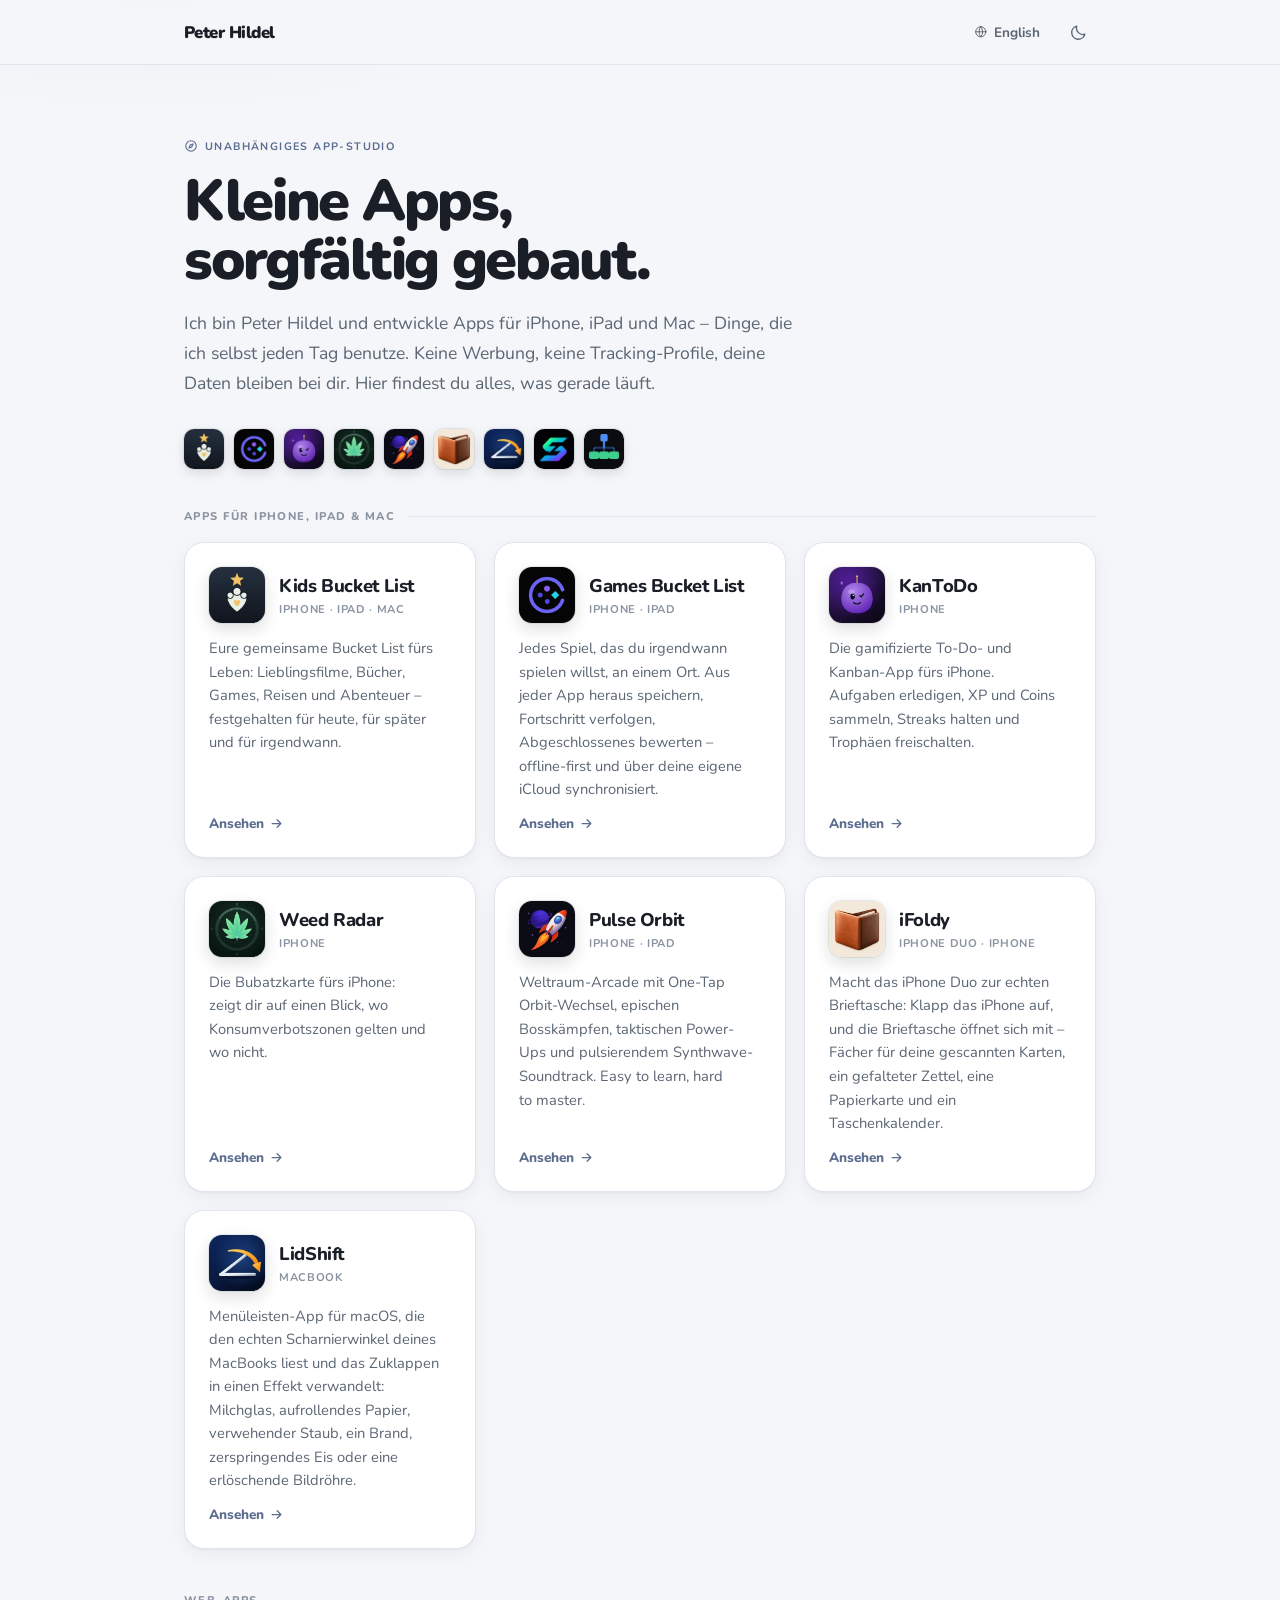
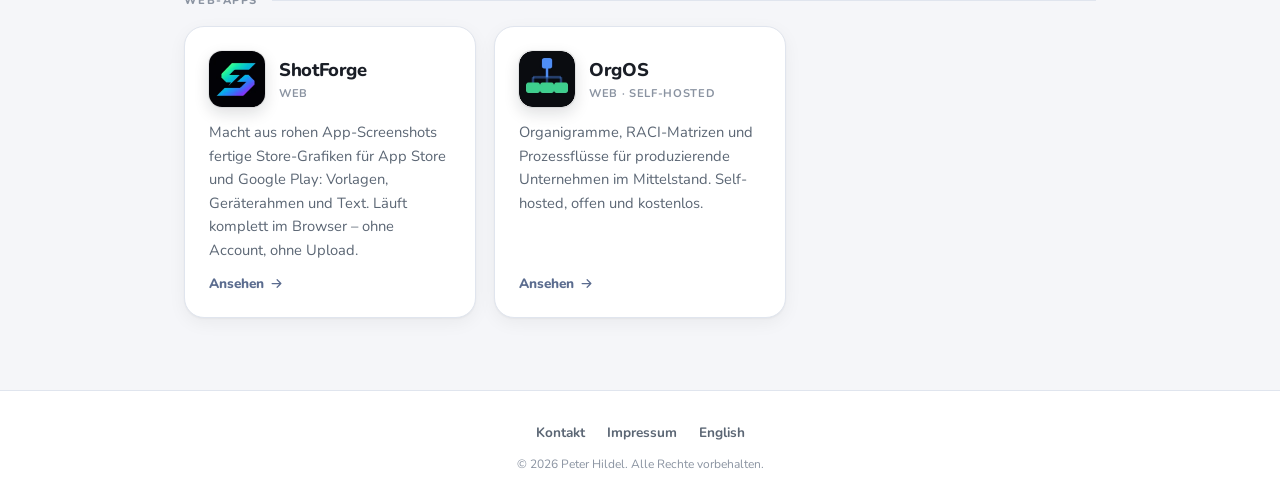
==== commit 18f5bc4d: "Add iFoldy to the app hub iFoldy closes out the iPhone apps, ahead of the macOS one. It has its own " ====
--- a/index.html
+++ b/index.html
@@ -4,12 +4,12 @@
   <meta charset="UTF-8">
   <meta name="viewport" content="width=device-width, initial-scale=1.0">
   <title>Peter Hildel – Apps für iPhone, iPad und Mac</title>
-  <meta name="description" content="Apps von Peter Hildel: Kids Bucket List, Games Bucket List, KanToDo, Weed Radar, Pulse Orbit, LidShift, ShotForge und OrgOS. Datenschutzfreundlich gebaut, ohne Werbung, ohne Tracking-Profile.">
+  <meta name="description" content="Apps von Peter Hildel: Kids Bucket List, Games Bucket List, KanToDo, Weed Radar, Pulse Orbit, iFoldy, LidShift, ShotForge und OrgOS. Datenschutzfreundlich gebaut, ohne Werbung, ohne Tracking-Profile.">
   <meta name="theme-color" content="#F5F6F9" media="(prefers-color-scheme: light)">
   <meta name="theme-color" content="#13161B" media="(prefers-color-scheme: dark)">
   <link rel="canonical" href="https://v4ulthunt3r.github.io/">
   <meta property="og:title" content="Peter Hildel – Apps für iPhone, iPad und Mac">
-  <meta property="og:description" content="Kids Bucket List, Games Bucket List, KanToDo, Weed Radar, Pulse Orbit, LidShift, ShotForge und OrgOS – an einem Ort.">
+  <meta property="og:description" content="Kids Bucket List, Games Bucket List, KanToDo, Weed Radar, Pulse Orbit, iFoldy, LidShift, ShotForge und OrgOS – an einem Ort.">
   <meta property="og:type" content="website">
   <meta property="og:url" content="https://v4ulthunt3r.github.io/">
   <script>
@@ -64,9 +64,10 @@
       <img src="assets/icons/kantodo.webp" alt="" width="40" height="40" style="--i:2">
       <img src="assets/icons/weed-radar.webp" alt="" width="40" height="40" style="--i:3">
       <img src="assets/icons/pulse-orbit.webp" alt="" width="40" height="40" style="--i:4">
-      <img src="assets/icons/lidshift.webp" alt="" width="40" height="40" style="--i:5">
-      <img src="assets/icons/shotforge.webp" alt="" width="40" height="40" style="--i:6">
-      <img src="assets/icons/orgos.webp" alt="" width="40" height="40" style="--i:7">
+      <img src="assets/icons/ifoldy.webp" alt="" width="40" height="40" style="--i:5">
+      <img src="assets/icons/lidshift.webp" alt="" width="40" height="40" style="--i:6">
+      <img src="assets/icons/shotforge.webp" alt="" width="40" height="40" style="--i:7">
+      <img src="assets/icons/orgos.webp" alt="" width="40" height="40" style="--i:8">
     </div>
   </header>
 
@@ -145,7 +146,23 @@
             <span class="go">Ansehen <svg class="ico"><use href="#i-arrow"/></svg></span>
           </span>
         </a>
-        <a class="card" href="lidshift-website/index-de.html" style="--i:5">
+        <a class="card" href="https://ifoldy.app/index-de.html" style="--i:5">
+          <div class="card-head">
+            <img class="app-icon" src="assets/icons/ifoldy.webp" alt="" width="56" height="56">
+            <div>
+              <h3>iFoldy</h3>
+              <span class="platform">iPhone Duo &middot; iPhone</span>
+            </div>
+          </div>
+          <p>Macht das iPhone Duo zur echten Brieftasche: Klapp das iPhone auf, und die
+             Brieftasche öffnet sich mit – Fächer für deine gescannten Karten, ein
+             gefalteter Zettel, eine Papierkarte und ein Taschenkalender.</p>
+          <span class="meta">
+            <span class="go">Ansehen <svg class="ico"><use href="#i-arrow"/></svg></span>
+          </span>
+        </a>
+
+        <a class="card" href="lidshift-website/index-de.html" style="--i:6">
           <div class="card-head">
             <img class="app-icon" src="assets/icons/lidshift.webp" alt="" width="56" height="56">
             <div>
@@ -166,7 +183,7 @@
     <section class="group" aria-labelledby="g-web">
       <h2 class="group-head" id="g-web">Web-Apps</h2>
       <div class="grid">
-        <a class="card" href="https://shotforge.studio" style="--i:6">
+        <a class="card" href="https://shotforge.studio" style="--i:7">
           <div class="card-head">
             <img class="app-icon" src="assets/icons/shotforge.webp" alt="" width="56" height="56">
             <div>
@@ -181,7 +198,7 @@
             <span class="go">Ansehen <svg class="ico"><use href="#i-arrow"/></svg></span>
           </span>
         </a>
-        <a class="card" href="Org-OS/index.html" style="--i:7">
+        <a class="card" href="Org-OS/index.html" style="--i:8">
           <div class="card-head">
             <img class="app-icon" src="assets/icons/orgos.webp" alt="" width="56" height="56">
             <div>
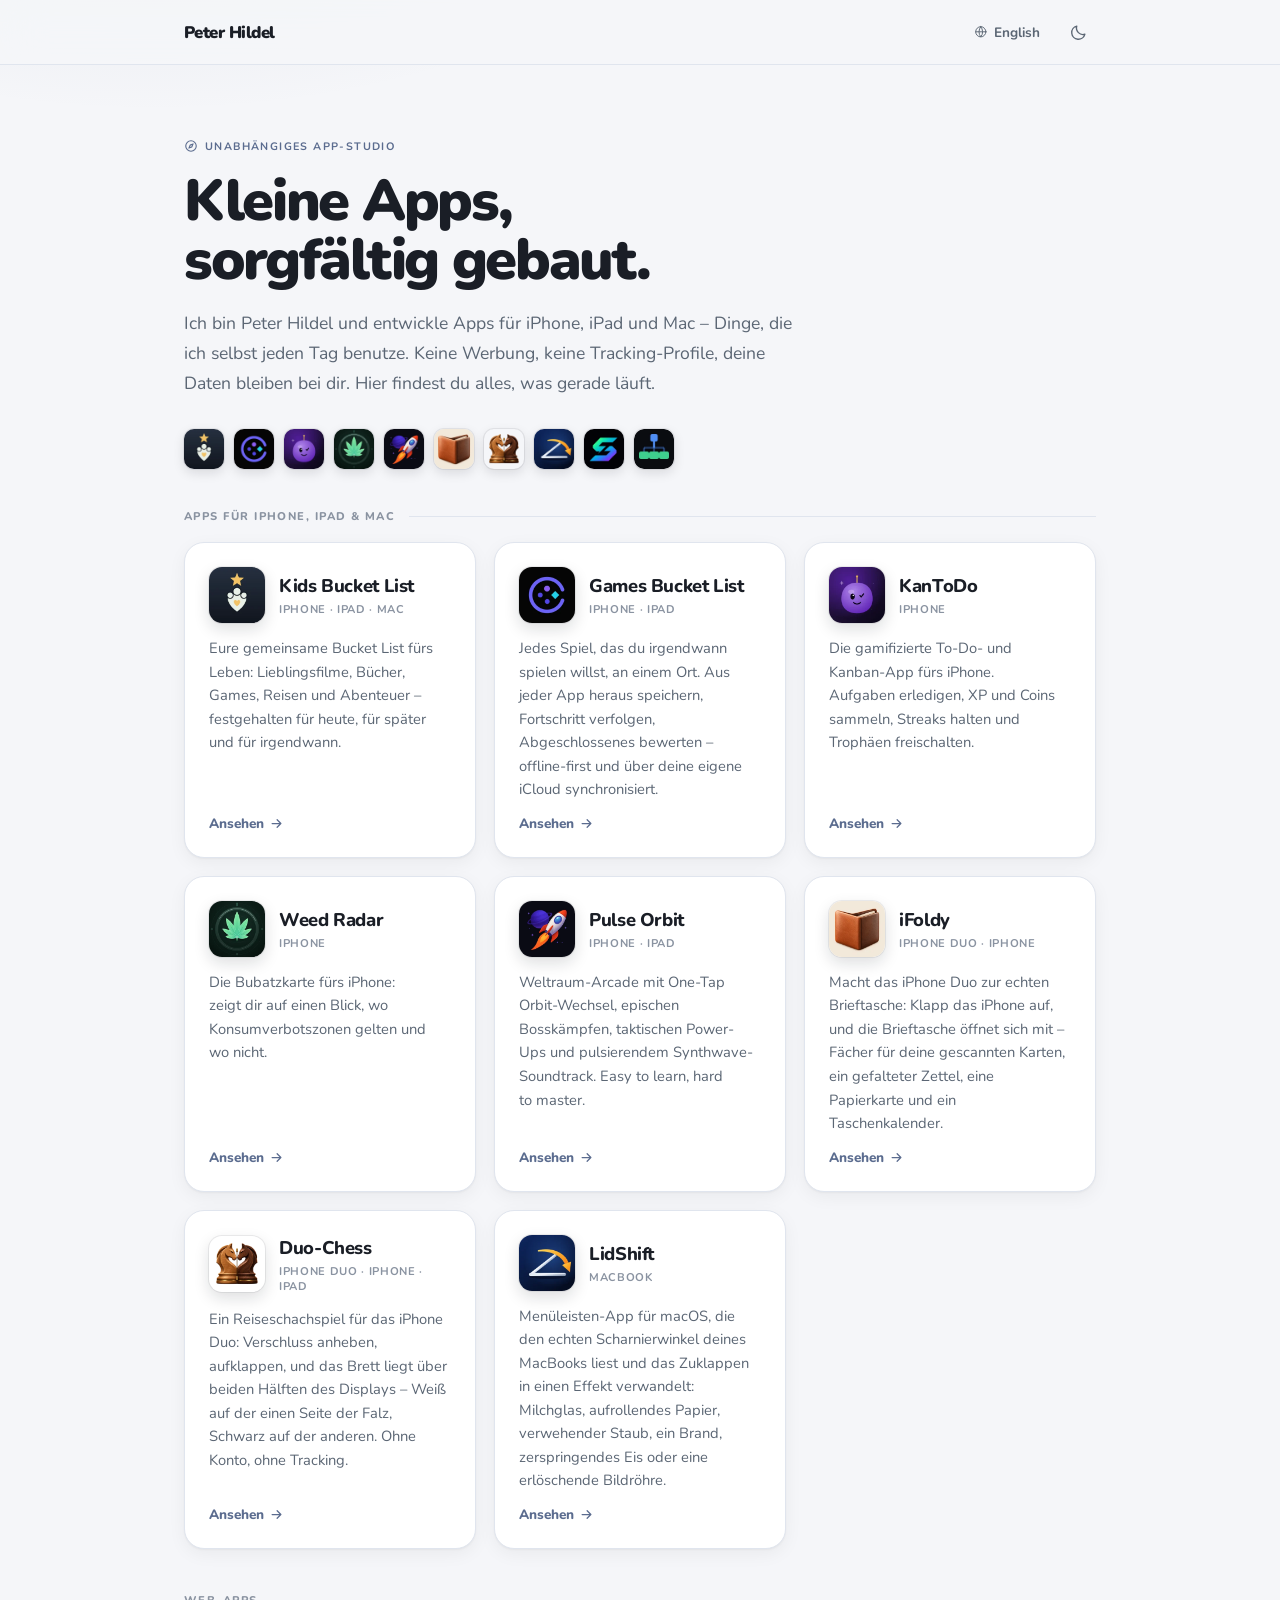
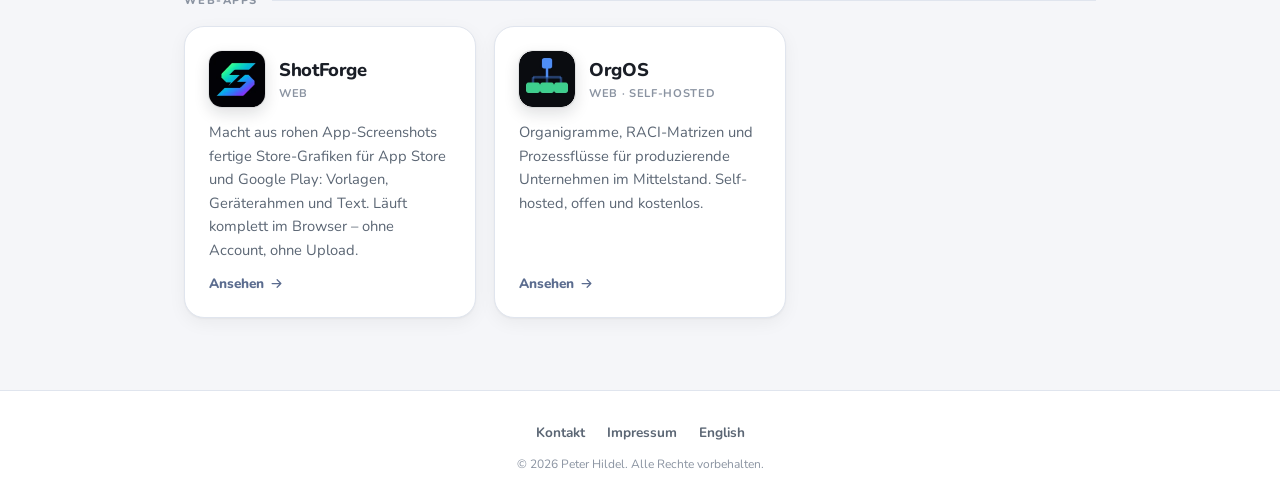
==== commit 0323c8db: "Add Duo-Chess to the app hub Duo-Chess follows iFoldy among the iPhone apps. Its landing page is Eng" ====
--- a/index.html
+++ b/index.html
@@ -4,12 +4,12 @@
   <meta charset="UTF-8">
   <meta name="viewport" content="width=device-width, initial-scale=1.0">
   <title>Peter Hildel – Apps für iPhone, iPad und Mac</title>
-  <meta name="description" content="Apps von Peter Hildel: Kids Bucket List, Games Bucket List, KanToDo, Weed Radar, Pulse Orbit, iFoldy, LidShift, ShotForge und OrgOS. Datenschutzfreundlich gebaut, ohne Werbung, ohne Tracking-Profile.">
+  <meta name="description" content="Apps von Peter Hildel: Kids Bucket List, Games Bucket List, KanToDo, Weed Radar, Pulse Orbit, iFoldy, Duo-Chess, LidShift, ShotForge und OrgOS. Datenschutzfreundlich gebaut, ohne Werbung, ohne Tracking-Profile.">
   <meta name="theme-color" content="#F5F6F9" media="(prefers-color-scheme: light)">
   <meta name="theme-color" content="#13161B" media="(prefers-color-scheme: dark)">
   <link rel="canonical" href="https://v4ulthunt3r.github.io/">
   <meta property="og:title" content="Peter Hildel – Apps für iPhone, iPad und Mac">
-  <meta property="og:description" content="Kids Bucket List, Games Bucket List, KanToDo, Weed Radar, Pulse Orbit, iFoldy, LidShift, ShotForge und OrgOS – an einem Ort.">
+  <meta property="og:description" content="Kids Bucket List, Games Bucket List, KanToDo, Weed Radar, Pulse Orbit, iFoldy, Duo-Chess, LidShift, ShotForge und OrgOS – an einem Ort.">
   <meta property="og:type" content="website">
   <meta property="og:url" content="https://v4ulthunt3r.github.io/">
   <script>
@@ -65,9 +65,10 @@
       <img src="assets/icons/weed-radar.webp" alt="" width="40" height="40" style="--i:3">
       <img src="assets/icons/pulse-orbit.webp" alt="" width="40" height="40" style="--i:4">
       <img src="assets/icons/ifoldy.webp" alt="" width="40" height="40" style="--i:5">
-      <img src="assets/icons/lidshift.webp" alt="" width="40" height="40" style="--i:6">
-      <img src="assets/icons/shotforge.webp" alt="" width="40" height="40" style="--i:7">
-      <img src="assets/icons/orgos.webp" alt="" width="40" height="40" style="--i:8">
+      <img src="assets/icons/duo-chess.webp" alt="" width="40" height="40" style="--i:6">
+      <img src="assets/icons/lidshift.webp" alt="" width="40" height="40" style="--i:7">
+      <img src="assets/icons/shotforge.webp" alt="" width="40" height="40" style="--i:8">
+      <img src="assets/icons/orgos.webp" alt="" width="40" height="40" style="--i:9">
     </div>
   </header>
 
@@ -162,7 +163,23 @@
           </span>
         </a>
 
-        <a class="card" href="lidshift-website/index-de.html" style="--i:6">
+        <a class="card" href="DuoChess/index-de.html" style="--i:6">
+          <div class="card-head">
+            <img class="app-icon" src="assets/icons/duo-chess.webp" alt="" width="56" height="56">
+            <div>
+              <h3>Duo-Chess</h3>
+              <span class="platform">iPhone Duo &middot; iPhone &middot; iPad</span>
+            </div>
+          </div>
+          <p>Ein Reiseschachspiel für das iPhone Duo: Verschluss anheben, aufklappen, und das
+             Brett liegt über beiden Hälften des Displays – Weiß auf der einen Seite der
+             Falz, Schwarz auf der anderen. Ohne Konto, ohne Tracking.</p>
+          <span class="meta">
+            <span class="go">Ansehen <svg class="ico"><use href="#i-arrow"/></svg></span>
+          </span>
+        </a>
+
+        <a class="card" href="lidshift-website/index-de.html" style="--i:7">
           <div class="card-head">
             <img class="app-icon" src="assets/icons/lidshift.webp" alt="" width="56" height="56">
             <div>
@@ -183,7 +200,7 @@
     <section class="group" aria-labelledby="g-web">
       <h2 class="group-head" id="g-web">Web-Apps</h2>
       <div class="grid">
-        <a class="card" href="https://shotforge.studio" style="--i:7">
+        <a class="card" href="https://shotforge.studio" style="--i:8">
           <div class="card-head">
             <img class="app-icon" src="assets/icons/shotforge.webp" alt="" width="56" height="56">
             <div>
@@ -198,7 +215,7 @@
             <span class="go">Ansehen <svg class="ico"><use href="#i-arrow"/></svg></span>
           </span>
         </a>
-        <a class="card" href="Org-OS/index.html" style="--i:8">
+        <a class="card" href="Org-OS/index.html" style="--i:9">
           <div class="card-head">
             <img class="app-icon" src="assets/icons/orgos.webp" alt="" width="56" height="56">
             <div>
